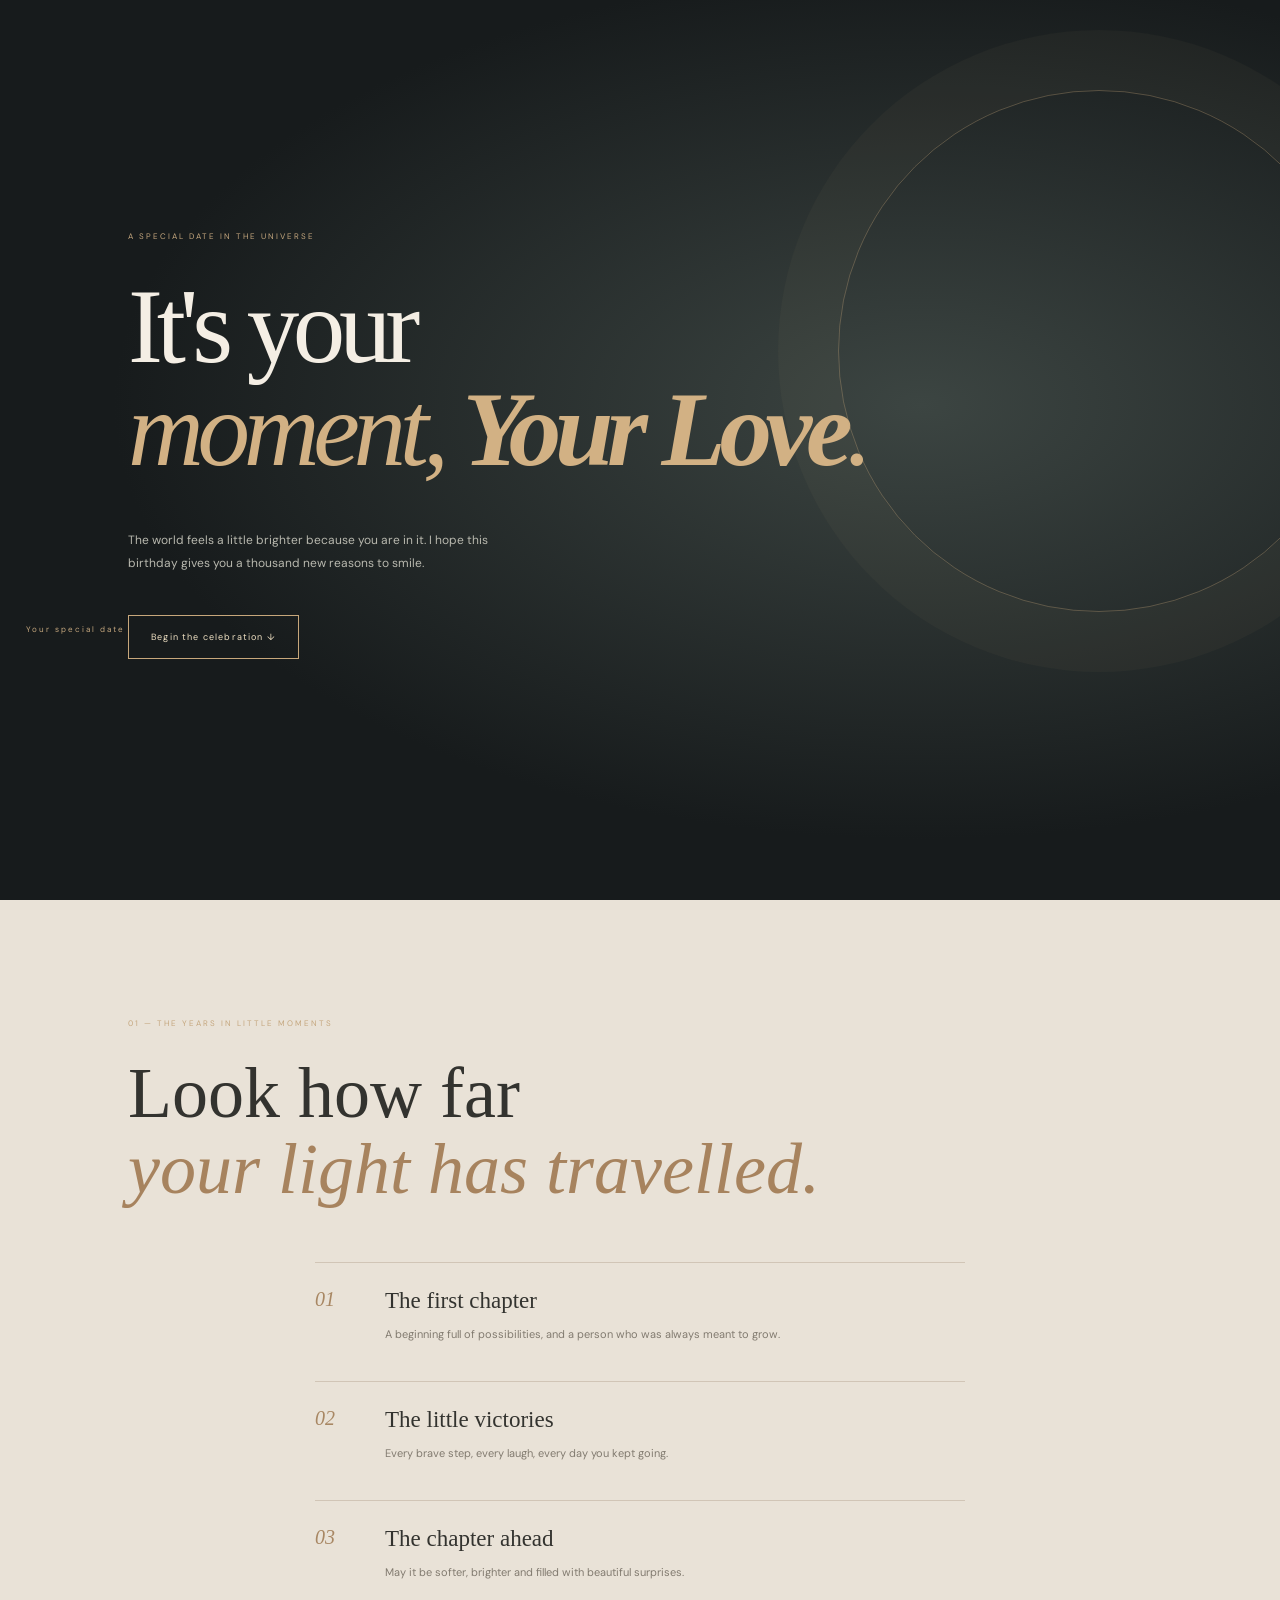
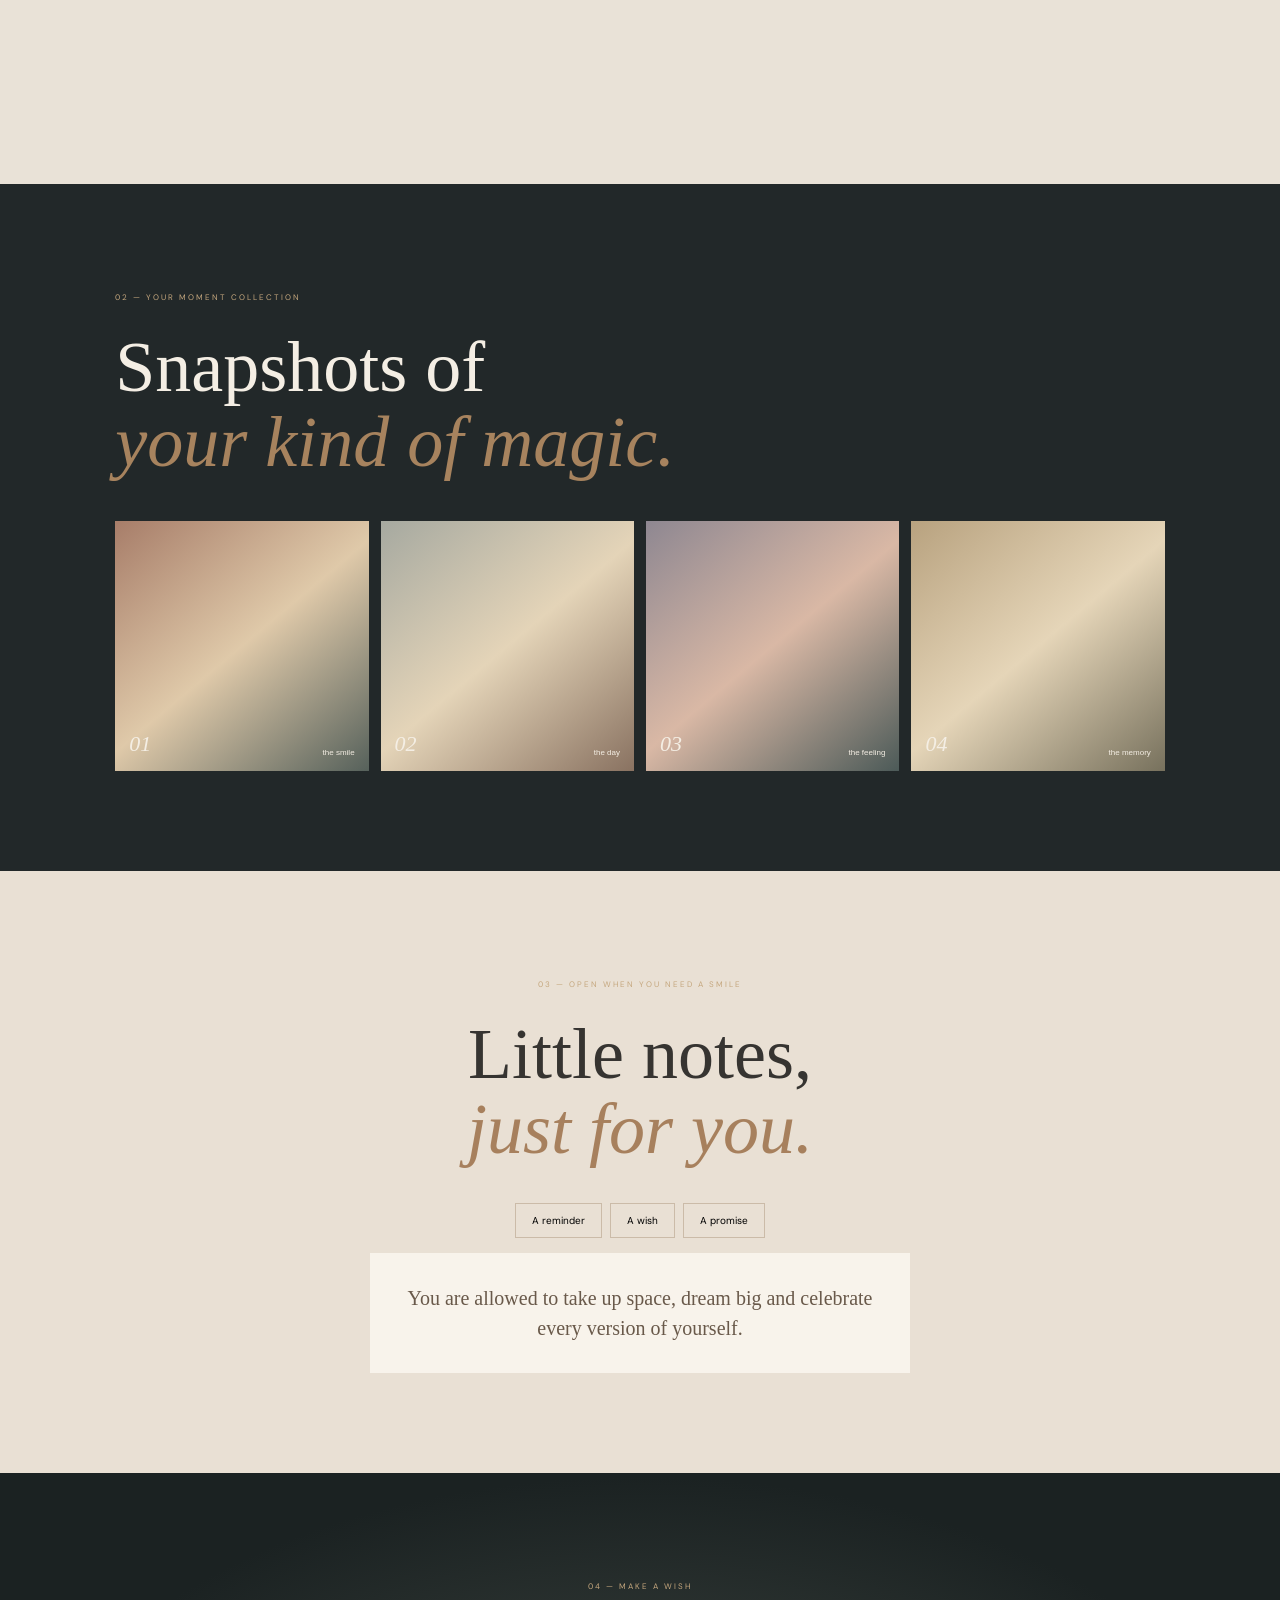
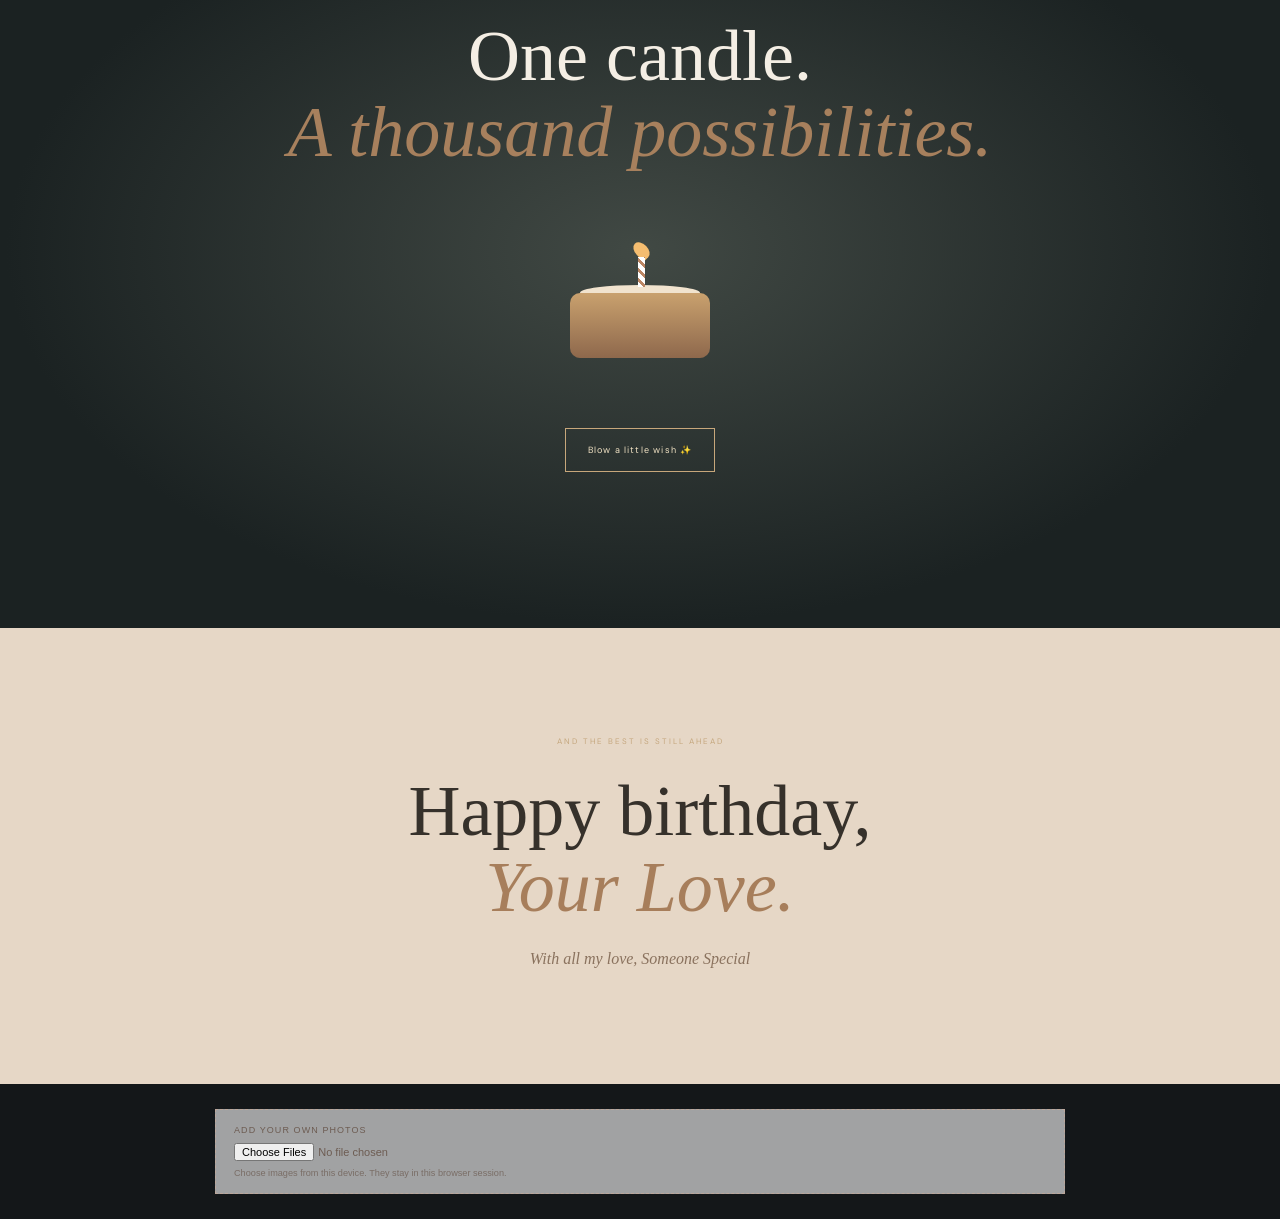
==== products/birthday-premium.html @ 86fb19fc "Add files via upload" ====
<!doctype html><html lang="en"><head><meta charset="utf-8"><meta name="viewport" content="width=device-width,initial-scale=1"><meta name="theme-color" content="#f7eee8"><title>BIRTHDAY PREMIUM — A Little Love Studio</title><link href="https://fonts.googleapis.com/css2?family=DM+Sans:wght@400;500;600&family=Playfair+Display:ital,wght@0,500;0,600;1,500&display=swap" rel="stylesheet"><style>*{box-sizing:border-box}html{scroll-behavior:smooth}body{margin:0;font-family:'DM Sans',Arial,sans-serif}button{font:inherit}body{background:#141719;color:#f4eee4}.night{min-height:100vh;padding:90px 10%;display:flex;flex-direction:column;justify-content:center;position:relative;overflow:hidden;background:radial-gradient(ellipse at 72% 45%,#3c4542,#171b1c 62%)}.night:after{content:'';position:absolute;right:-80px;top:10%;width:520px;height:520px;border:1px solid #c8a77b55;border-radius:50%;box-shadow:0 0 0 60px #c8a77b0a}.night small,section>small,footer>small{font-size:8px;letter-spacing:.25em;color:#c5a77e;position:relative}.night h1{font:clamp(52px,9vw,105px)/.98 Georgia;letter-spacing:-.06em;margin:35px 0;position:relative}.night h1 i,section h2 i,footer h2 i{color:#d2b184;font-weight:400}.night p{max-width:380px;color:#b8b8ae;font-size:12px;line-height:1.9}.night button, .cake-scene button{align-self:flex-start;border:1px solid #c7a77b;color:#f1e2c4;background:transparent;padding:15px 22px;margin-top:28px;font-size:9px;letter-spacing:.13em;cursor:pointer}.date{position:absolute;bottom:35px;right:10%}#timeline{padding:110px 10%;background:#e9e2d7;color:#33332f}#timeline h2,.memories h2,.notes h2,.cake-scene h2,footer h2{font:clamp(42px,7vw,72px)/1.05 Georgia;margin:25px 0}#timeline h2 i,.memories h2 i{color:#a7835e}#timeline>div{max-width:650px;margin:55px auto}#timeline article{display:grid;grid-template-columns:50px 1fr;gap:20px;padding:25px 0;border-top:1px solid #d1c5b6}#timeline article>b{font:italic 20px Georgia;color:#a88763}#timeline h3{font:23px Georgia;margin:0 0 8px}#timeline p{font-size:11px;color:#827b70;line-height:1.8}.memories{padding:100px 9%;background:#222829}.memories h2{margin-bottom:40px}#gallery{display:grid;grid-template-columns:repeat(4,1fr);gap:12px}#gallery div{height:250px;background:linear-gradient(140deg,#a77d69,#dfc9a9,#56615b);display:flex;align-items:end;padding:14px;font:italic 22px Georgia}#gallery div:nth-child(2){background:linear-gradient(140deg,#a6a9a0,#e4d4b8,#897261)}#gallery div:nth-child(3){background:linear-gradient(140deg,#8e8791,#d9b8a5,#4c5a58)}#gallery div:nth-child(4){background:linear-gradient(140deg,#b8a27f,#e5d5b8,#77715d)}#gallery small{margin-left:auto;font:8px Arial}.notes{text-align:center;padding:100px 9%;background:#e9e0d4;color:#363431}.notes h2 i,.cake-scene h2 i{color:#a7805d}.tabs{display:flex;justify-content:center;gap:8px;margin:35px 0 15px}.tabs button{border:1px solid #cbbba8;background:transparent;padding:10px 16px;font-size:10px;cursor:pointer}.tabs button.active{background:#383a35;color:white}#note{max-width:540px;min-height:100px;margin:auto;padding:30px;background:#f8f3eb;font:20px/1.5 Georgia;color:#69594a}.cake-scene{text-align:center;padding:100px 20px;background:radial-gradient(ellipse,#414944,#1b2222 70%)}.cake{height:170px;width:180px;margin:30px auto;position:relative}.base{position:absolute;bottom:12px;left:20px;width:140px;height:65px;background:linear-gradient(#c9a16e,#8e684c);border-radius:10px}.top{position:absolute;bottom:70px;left:30px;width:120px;height:15px;background:#f1e3ce;border-radius:50%}.candle{position:absolute;bottom:83px;left:88px;width:7px;height:30px;background:repeating-linear-gradient(45deg,#fff 0 4px,#bb8664 4px 7px);z-index:2}.flame{position:absolute;bottom:110px;left:85px;width:13px;height:19px;background:#f5bd70;border-radius:50% 50% 50% 0;transform:rotate(-45deg);z-index:2}.cake-scene button{display:inline-block}.cake-scene p{font:italic 17px Georgia;color:#d6b78e;min-height:22px}footer{text-align:center;padding:100px 20px;background:#e6d7c6;color:#36312b}footer h2 i{color:#a77e5b}footer p{font:italic 16px Georgia;color:#8a725e}canvas{position:fixed;inset:0;pointer-events:none;z-index:20}@media(max-width:700px){#gallery{grid-template-columns:1fr 1fr}#gallery div{height:190px}#timeline article{grid-template-columns:35px 1fr}}</style></head><body><section class="night"><small>A SPECIAL DATE IN THE UNIVERSE</small><div class="orbit"></div><h1>It's your<br><i>moment, <b id="recipient">Your Love</b>.</i></h1><p id="message"></p><button id="start">Begin the celebration ↓</button><small class="date" id="date">A DATE TO REMEMBER</small></section><section id="timeline"><small>01 — THE YEARS IN LITTLE MOMENTS</small><h2>Look how far<br><i>your light has travelled.</i></h2><div><article><b>01</b><span><h3>The first chapter</h3><p>A beginning full of possibilities, and a person who was always meant to grow.</p></span></article><article><b>02</b><span><h3>The little victories</h3><p>Every brave step, every laugh, every day you kept going.</p></span></article><article><b>03</b><span><h3>The chapter ahead</h3><p>May it be softer, brighter and filled with beautiful surprises.</p></span></article></div></section><section class="memories"><small>02 — YOUR MOMENT COLLECTION</small><h2>Snapshots of<br><i>your kind of magic.</i></h2><div id="gallery"><div>01 <small>the smile</small></div><div>02 <small>the day</small></div><div>03 <small>the feeling</small></div><div>04 <small>the memory</small></div></div></section><section class="notes"><small>03 — OPEN WHEN YOU NEED A SMILE</small><h2>Little notes,<br><i>just for you.</i></h2><div class="tabs"><button data-n="0">A reminder</button><button data-n="1">A wish</button><button data-n="2">A promise</button></div><div id="note">You are allowed to take up space, dream big and celebrate every version of yourself.</div></section><section class="cake-scene"><small>04 — MAKE A WISH</small><h2>One candle.<br><i>A thousand possibilities.</i></h2><div class="cake"><div class="flame"></div><div class="candle"></div><div class="top"></div><div class="base"></div></div><button id="wish">Blow a little wish ✨</button><p id="wishText"></p></section><footer><small>AND THE BEST IS STILL AHEAD</small><h2>Happy birthday,<br><i id="finalName">Your Love.</i></h2><p id="sender"></p></footer><canvas id="confetti"></canvas><div class="local-upload"><label for="localPhotos">ADD YOUR OWN PHOTOS</label><input id="localPhotos" type="file" accept="image/*" multiple><small>Choose images from this device. They stay in this browser session.</small></div><style>.local-upload{max-width:850px;margin:25px auto;padding:15px 18px;border:1px dashed #bba69a;background:#ffffff99;color:#6d5c52;font:11px Arial}.local-upload label{display:block;letter-spacing:.12em;font-size:9px;margin-bottom:8px}.local-upload input{max-width:100%;font-size:11px}.local-upload small{display:block;margin-top:7px;opacity:.75}#localPreview{display:flex;gap:8px;flex-wrap:wrap;margin-top:10px}#localPreview img{width:65px;height:65px;object-fit:cover;border-radius:3px}</style><script>const CONFIG={recipientName:'Your Love',senderName:'Someone Special',message:'The world feels a little brighter because you are in it. I hope this birthday gives you a thousand new reasons to smile.',birthdayDate:'Your special date',photos:[],notes:['You are allowed to take up space, dream big and celebrate every version of yourself.','May the year ahead surprise you with beautiful beginnings and kind people.','I hope you never forget how much light you bring into the lives around you.']};const $=s=>document.querySelector(s);$('#recipient').textContent=CONFIG.recipientName;$('#message').textContent=CONFIG.message;$('#date').textContent=CONFIG.birthdayDate;$('#finalName').textContent=CONFIG.recipientName+'.';$('#sender').textContent='With all my love, '+CONFIG.senderName;$('#start').onclick=()=>$('#timeline').scrollIntoView({behavior:'smooth'});document.querySelectorAll('[data-n]').forEach(b=>b.onclick=()=>{document.querySelectorAll('[data-n]').forEach(x=>x.classList.remove('active'));b.classList.add('active');$('#note').textContent=CONFIG.notes[+b.dataset.n]});if(CONFIG.photos.length){$('#gallery').innerHTML='';CONFIG.photos.forEach((src,i)=>{let d=document.createElement('div');d.style.background=`center/cover url("${src}")`;d.textContent='0'+(i+1);$('#gallery').append(d)})}function confetti(){let c=$('#confetti'),x=c.getContext('2d');c.width=innerWidth;c.height=innerHeight;let a=Array.from({length:150},()=>({x:Math.random()*c.width,y:-Math.random()*c.height,v:2+Math.random()*5,s:3+Math.random()*5})),f=0;function d(){x.clearRect(0,0,c.width,c.height);a.forEach(o=>{o.y+=o.v;x.fillStyle=['#d2b184','#f0d9b5','#9ba99c','#d9a18d'][Math.floor(Math.random()*4)];x.fillRect(o.x,o.y,o.s,o.s)});if(++f<170)requestAnimationFrame(d)}d()}$('#wish').onclick=()=>{confetti();$('.flame').style.opacity=0;$('#wishText').textContent='Wish made. May something wonderful find its way to you. ✨'};
const localPicker=document.getElementById('localPhotos');if(localPicker){localPicker.addEventListener('change',e=>{const files=[...e.target.files].filter(f=>f.type.startsWith('image/'));const preview=document.getElementById('localPreview');preview.innerHTML='';files.forEach((file,i)=>{const reader=new FileReader();reader.onload=()=>{const src=reader.result;const im=document.createElement('img');im.src=src;im.alt='Selected photo '+(i+1);preview.appendChild(im);const target=document.getElementById('gallery')||document.getElementById('photos');if(target){if(target.id==='photos'&&target.querySelector('button')){const b=document.createElement('button');b.textContent=String(i+1).padStart(2,'0');b.dataset.cap='Your uploaded memory '+(i+1);b.style.background=`center/cover url("${src}")`;b.onclick=()=>{const light=document.getElementById('lightbox');if(light){light.classList.add('show');const img=document.getElementById('lightImg');if(img){img.style.display='block';img.src=src;}const txt=document.getElementById('lightText');if(txt)txt.textContent=b.dataset.cap;}};target.appendChild(b);}else{const card=document.createElement('div');card.style.background=`center/cover url("${src}")`;card.style.minHeight='150px';card.style.minWidth='120px';card.textContent='memory '+(i+1);target.appendChild(card);}}};reader.readAsDataURL(file);});});}
</script></body></html>
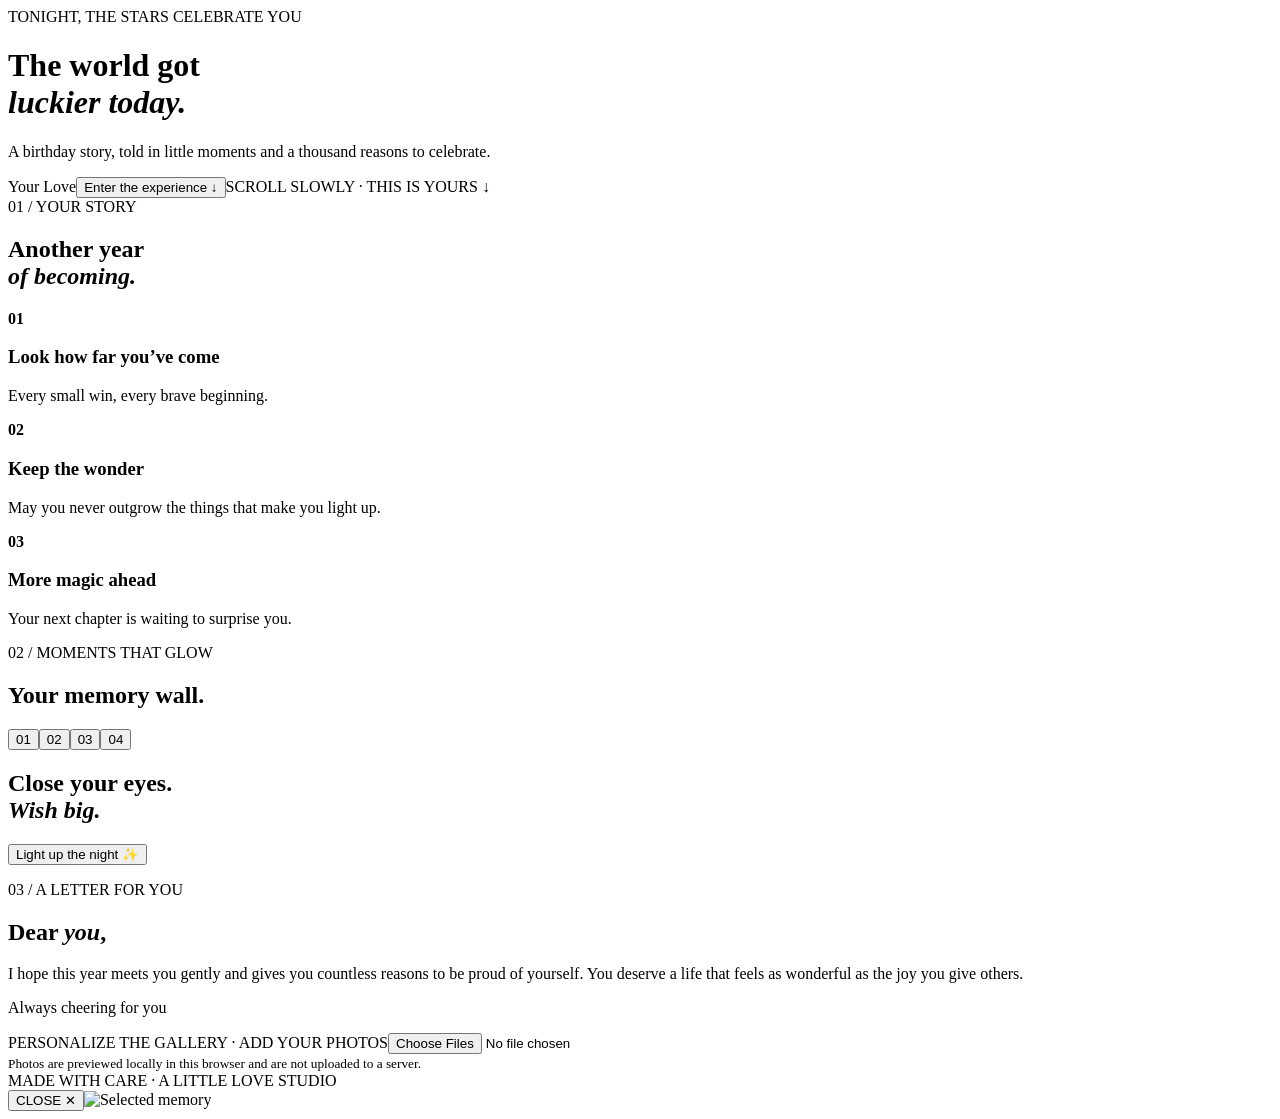
==== commit ccd1b081: "Add files via upload" ====
--- a/products/birthday-premium.html
+++ b/products/birthday-premium.html
@@ -1,3 +1,24 @@
-<!doctype html><html lang="en"><head><meta charset="utf-8"><meta name="viewport" content="width=device-width,initial-scale=1"><meta name="theme-color" content="#f7eee8"><title>BIRTHDAY PREMIUM — A Little Love Studio</title><link href="https://fonts.googleapis.com/css2?family=DM+Sans:wght@400;500;600&family=Playfair+Display:ital,wght@0,500;0,600;1,500&display=swap" rel="stylesheet"><style>*{box-sizing:border-box}html{scroll-behavior:smooth}body{margin:0;font-family:'DM Sans',Arial,sans-serif}button{font:inherit}body{background:#141719;color:#f4eee4}.night{min-height:100vh;padding:90px 10%;display:flex;flex-direction:column;justify-content:center;position:relative;overflow:hidden;background:radial-gradient(ellipse at 72% 45%,#3c4542,#171b1c 62%)}.night:after{content:'';position:absolute;right:-80px;top:10%;width:520px;height:520px;border:1px solid #c8a77b55;border-radius:50%;box-shadow:0 0 0 60px #c8a77b0a}.night small,section>small,footer>small{font-size:8px;letter-spacing:.25em;color:#c5a77e;position:relative}.night h1{font:clamp(52px,9vw,105px)/.98 Georgia;letter-spacing:-.06em;margin:35px 0;position:relative}.night h1 i,section h2 i,footer h2 i{color:#d2b184;font-weight:400}.night p{max-width:380px;color:#b8b8ae;font-size:12px;line-height:1.9}.night button, .cake-scene button{align-self:flex-start;border:1px solid #c7a77b;color:#f1e2c4;background:transparent;padding:15px 22px;margin-top:28px;font-size:9px;letter-spacing:.13em;cursor:pointer}.date{position:absolute;bottom:35px;right:10%}#timeline{padding:110px 10%;background:#e9e2d7;color:#33332f}#timeline h2,.memories h2,.notes h2,.cake-scene h2,footer h2{font:clamp(42px,7vw,72px)/1.05 Georgia;margin:25px 0}#timeline h2 i,.memories h2 i{color:#a7835e}#timeline>div{max-width:650px;margin:55px auto}#timeline article{display:grid;grid-template-columns:50px 1fr;gap:20px;padding:25px 0;border-top:1px solid #d1c5b6}#timeline article>b{font:italic 20px Georgia;color:#a88763}#timeline h3{font:23px Georgia;margin:0 0 8px}#timeline p{font-size:11px;color:#827b70;line-height:1.8}.memories{padding:100px 9%;background:#222829}.memories h2{margin-bottom:40px}#gallery{display:grid;grid-template-columns:repeat(4,1fr);gap:12px}#gallery div{height:250px;background:linear-gradient(140deg,#a77d69,#dfc9a9,#56615b);display:flex;align-items:end;padding:14px;font:italic 22px Georgia}#gallery div:nth-child(2){background:linear-gradient(140deg,#a6a9a0,#e4d4b8,#897261)}#gallery div:nth-child(3){background:linear-gradient(140deg,#8e8791,#d9b8a5,#4c5a58)}#gallery div:nth-child(4){background:linear-gradient(140deg,#b8a27f,#e5d5b8,#77715d)}#gallery small{margin-left:auto;font:8px Arial}.notes{text-align:center;padding:100px 9%;background:#e9e0d4;color:#363431}.notes h2 i,.cake-scene h2 i{color:#a7805d}.tabs{display:flex;justify-content:center;gap:8px;margin:35px 0 15px}.tabs button{border:1px solid #cbbba8;background:transparent;padding:10px 16px;font-size:10px;cursor:pointer}.tabs button.active{background:#383a35;color:white}#note{max-width:540px;min-height:100px;margin:auto;padding:30px;background:#f8f3eb;font:20px/1.5 Georgia;color:#69594a}.cake-scene{text-align:center;padding:100px 20px;background:radial-gradient(ellipse,#414944,#1b2222 70%)}.cake{height:170px;width:180px;margin:30px auto;position:relative}.base{position:absolute;bottom:12px;left:20px;width:140px;height:65px;background:linear-gradient(#c9a16e,#8e684c);border-radius:10px}.top{position:absolute;bottom:70px;left:30px;width:120px;height:15px;background:#f1e3ce;border-radius:50%}.candle{position:absolute;bottom:83px;left:88px;width:7px;height:30px;background:repeating-linear-gradient(45deg,#fff 0 4px,#bb8664 4px 7px);z-index:2}.flame{position:absolute;bottom:110px;left:85px;width:13px;height:19px;background:#f5bd70;border-radius:50% 50% 50% 0;transform:rotate(-45deg);z-index:2}.cake-scene button{display:inline-block}.cake-scene p{font:italic 17px Georgia;color:#d6b78e;min-height:22px}footer{text-align:center;padding:100px 20px;background:#e6d7c6;color:#36312b}footer h2 i{color:#a77e5b}footer p{font:italic 16px Georgia;color:#8a725e}canvas{position:fixed;inset:0;pointer-events:none;z-index:20}@media(max-width:700px){#gallery{grid-template-columns:1fr 1fr}#gallery div{height:190px}#timeline article{grid-template-columns:35px 1fr}}</style></head><body><section class="night"><small>A SPECIAL DATE IN THE UNIVERSE</small><div class="orbit"></div><h1>It's your<br><i>moment, <b id="recipient">Your Love</b>.</i></h1><p id="message"></p><button id="start">Begin the celebration ↓</button><small class="date" id="date">A DATE TO REMEMBER</small></section><section id="timeline"><small>01 — THE YEARS IN LITTLE MOMENTS</small><h2>Look how far<br><i>your light has travelled.</i></h2><div><article><b>01</b><span><h3>The first chapter</h3><p>A beginning full of possibilities, and a person who was always meant to grow.</p></span></article><article><b>02</b><span><h3>The little victories</h3><p>Every brave step, every laugh, every day you kept going.</p></span></article><article><b>03</b><span><h3>The chapter ahead</h3><p>May it be softer, brighter and filled with beautiful surprises.</p></span></article></div></section><section class="memories"><small>02 — YOUR MOMENT COLLECTION</small><h2>Snapshots of<br><i>your kind of magic.</i></h2><div id="gallery"><div>01 <small>the smile</small></div><div>02 <small>the day</small></div><div>03 <small>the feeling</small></div><div>04 <small>the memory</small></div></div></section><section class="notes"><small>03 — OPEN WHEN YOU NEED A SMILE</small><h2>Little notes,<br><i>just for you.</i></h2><div class="tabs"><button data-n="0">A reminder</button><button data-n="1">A wish</button><button data-n="2">A promise</button></div><div id="note">You are allowed to take up space, dream big and celebrate every version of yourself.</div></section><section class="cake-scene"><small>04 — MAKE A WISH</small><h2>One candle.<br><i>A thousand possibilities.</i></h2><div class="cake"><div class="flame"></div><div class="candle"></div><div class="top"></div><div class="base"></div></div><button id="wish">Blow a little wish ✨</button><p id="wishText"></p></section><footer><small>AND THE BEST IS STILL AHEAD</small><h2>Happy birthday,<br><i id="finalName">Your Love.</i></h2><p id="sender"></p></footer><canvas id="confetti"></canvas><div class="local-upload"><label for="localPhotos">ADD YOUR OWN PHOTOS</label><input id="localPhotos" type="file" accept="image/*" multiple><small>Choose images from this device. They stay in this browser session.</small></div><style>.local-upload{max-width:850px;margin:25px auto;padding:15px 18px;border:1px dashed #bba69a;background:#ffffff99;color:#6d5c52;font:11px Arial}.local-upload label{display:block;letter-spacing:.12em;font-size:9px;margin-bottom:8px}.local-upload input{max-width:100%;font-size:11px}.local-upload small{display:block;margin-top:7px;opacity:.75}#localPreview{display:flex;gap:8px;flex-wrap:wrap;margin-top:10px}#localPreview img{width:65px;height:65px;object-fit:cover;border-radius:3px}</style><script>const CONFIG={recipientName:'Your Love',senderName:'Someone Special',message:'The world feels a little brighter because you are in it. I hope this birthday gives you a thousand new reasons to smile.',birthdayDate:'Your special date',photos:[],notes:['You are allowed to take up space, dream big and celebrate every version of yourself.','May the year ahead surprise you with beautiful beginnings and kind people.','I hope you never forget how much light you bring into the lives around you.']};const $=s=>document.querySelector(s);$('#recipient').textContent=CONFIG.recipientName;$('#message').textContent=CONFIG.message;$('#date').textContent=CONFIG.birthdayDate;$('#finalName').textContent=CONFIG.recipientName+'.';$('#sender').textContent='With all my love, '+CONFIG.senderName;$('#start').onclick=()=>$('#timeline').scrollIntoView({behavior:'smooth'});document.querySelectorAll('[data-n]').forEach(b=>b.onclick=()=>{document.querySelectorAll('[data-n]').forEach(x=>x.classList.remove('active'));b.classList.add('active');$('#note').textContent=CONFIG.notes[+b.dataset.n]});if(CONFIG.photos.length){$('#gallery').innerHTML='';CONFIG.photos.forEach((src,i)=>{let d=document.createElement('div');d.style.background=`center/cover url("${src}")`;d.textContent='0'+(i+1);$('#gallery').append(d)})}function confetti(){let c=$('#confetti'),x=c.getContext('2d');c.width=innerWidth;c.height=innerHeight;let a=Array.from({length:150},()=>({x:Math.random()*c.width,y:-Math.random()*c.height,v:2+Math.random()*5,s:3+Math.random()*5})),f=0;function d(){x.clearRect(0,0,c.width,c.height);a.forEach(o=>{o.y+=o.v;x.fillStyle=['#d2b184','#f0d9b5','#9ba99c','#d9a18d'][Math.floor(Math.random()*4)];x.fillRect(o.x,o.y,o.s,o.s)});if(++f<170)requestAnimationFrame(d)}d()}$('#wish').onclick=()=>{confetti();$('.flame').style.opacity=0;$('#wishText').textContent='Wish made. May something wonderful find its way to you. ✨'};
-const localPicker=document.getElementById('localPhotos');if(localPicker){localPicker.addEventListener('change',e=>{const files=[...e.target.files].filter(f=>f.type.startsWith('image/'));const preview=document.getElementById('localPreview');preview.innerHTML='';files.forEach((file,i)=>{const reader=new FileReader();reader.onload=()=>{const src=reader.result;const im=document.createElement('img');im.src=src;im.alt='Selected photo '+(i+1);preview.appendChild(im);const target=document.getElementById('gallery')||document.getElementById('photos');if(target){if(target.id==='photos'&&target.querySelector('button')){const b=document.createElement('button');b.textContent=String(i+1).padStart(2,'0');b.dataset.cap='Your uploaded memory '+(i+1);b.style.background=`center/cover url("${src}")`;b.onclick=()=>{const light=document.getElementById('lightbox');if(light){light.classList.add('show');const img=document.getElementById('lightImg');if(img){img.style.display='block';img.src=src;}const txt=document.getElementById('lightText');if(txt)txt.textContent=b.dataset.cap;}};target.appendChild(b);}else{const card=document.createElement('div');card.style.background=`center/cover url("${src}")`;card.style.minHeight='150px';card.style.minWidth='120px';card.textContent='memory '+(i+1);target.appendChild(card);}}};reader.readAsDataURL(file);});});}
+<!doctype html><html lang="en"><head><meta charset="utf-8"><meta name="viewport" content="width=device-width,initial-scale=1"><meta name="theme-color" content="#101625"><title>A night made of wishes — A Little Love Studio</title><meta name="description" content="A personalized little website, made with love."><link rel="preconnect" href="https://fonts.googleapis.com"><link rel="preconnect" href="https://fonts.gstatic.com" crossorigin><link href="https://fonts.googleapis.com/css2?family=DM+Sans:wght@400;500;600;700&family=Playfair+Display:ital,wght@0,500;0,600;1,500;1,600&display=swap" rel="stylesheet"><style>:root{{--bg:#101625;--ink:{d['dark']};--muted:#c1b9b1;--accent:#e5c18c;--panel:#f4eee6;--panel-ink:#332e2c;--button-ink:#211b19;--display:Georgia}*{box-sizing:border-box}html{scroll-behavior:smooth}body{margin:0;background:var(--bg);color:var(--ink);font-family:Inter,Arial,sans-serif;overflow-x:hidden}button{font:inherit;cursor:pointer}.grain:before{content:"";position:fixed;inset:0;pointer-events:none;opacity:.08;background-image:url("data:image/svg+xml,%3Csvg viewBox='0 0 180 180' xmlns='http://www.w3.org/2000/svg'%3E%3Cfilter id='n'%3E%3CfeTurbulence type='fractalNoise' baseFrequency='.8' numOctaves='3' stitchTiles='stitch'/%3E%3C/filter%3E%3Crect width='100%25' height='100%25' filter='url(%23n)' opacity='.3'/%3E%3C/svg%3E");z-index:9}.hero{min-height:100svh;padding:clamp(28px,7vw,90px);display:flex;flex-direction:column;justify-content:center;position:relative;overflow:hidden;background:radial-gradient(ellipse at 78% 40%,color-mix(in srgb,var(--accent) 24%,transparent),transparent 48%),var(--bg)}.hero:after{content:"";position:absolute;width:min(62vw,650px);aspect-ratio:1;border:1px solid color-mix(in srgb,var(--accent) 45%,transparent);border-radius:50%;right:-12%;top:12%;box-shadow:0 0 0 35px color-mix(in srgb,var(--accent) 6%,transparent),0 0 0 75px color-mix(in srgb,var(--accent) 4%,transparent);pointer-events:none}.hero>*{position:relative;z-index:1}.eyebrow{font-size:10px;letter-spacing:.23em;text-transform:uppercase;color:var(--accent);font-weight:700}.hero h1{font:clamp(58px,11vw,142px)/.94 var(--display);letter-spacing:-.065em;max-width:950px;margin:28px 0}.hero h1 i,h2 i{font-weight:400;color:var(--accent)}.hero .sub{max-width:430px;color:var(--muted);font-size:14px;line-height:1.9}.name-pill{display:inline-flex;margin-top:16px;padding:10px 17px;border:1px solid color-mix(in srgb,var(--accent) 55%,transparent);border-radius:99px;font:italic 17px var(--display)}.primary{border:0;background:var(--accent);color:var(--button-ink);padding:15px 22px;border-radius:99px;font-size:11px;letter-spacing:.08em;text-transform:uppercase;font-weight:700;box-shadow:0 10px 28px color-mix(in srgb,var(--accent) 25%,transparent);transition:transform .25s,box-shadow .25s}.primary:hover{transform:translateY(-3px);box-shadow:0 15px 34px color-mix(in srgb,var(--accent) 36%,transparent)}.quiet{background:transparent;border:1px solid color-mix(in srgb,var(--accent) 55%,transparent);color:var(--ink);padding:14px 20px;border-radius:99px}.hero .primary{margin-top:25px;align-self:flex-start}.scroll-cue{position:absolute;bottom:28px;left:clamp(28px,7vw,90px);font-size:9px;letter-spacing:.2em;color:var(--muted)}section.content{padding:clamp(65px,10vw,130px) clamp(22px,9vw,130px)}h2{font:clamp(38px,6vw,76px)/1.02 var(--display);letter-spacing:-.045em;margin:20px 0 28px}p{line-height:1.95}.story,.note-card,.letter,.question,.portal,.cake-wrap,.timeline,.final-note{max-width:900px;margin:auto}.note-card,.letter{padding:clamp(28px,6vw,68px);background:var(--panel);color:var(--panel-ink);border:1px solid color-mix(in srgb,var(--accent) 28%,transparent);box-shadow:0 24px 80px #00000012}.note-card p,.letter p{font:16px/2 var(--display);max-width:680px}.signature{color:var(--accent);font-style:italic!important}.question,.final-note,.cake-wrap{text-align:center;padding:clamp(70px,10vw,130px) 22px}.actions{display:flex;justify-content:center;gap:12px;flex-wrap:wrap}.response{min-height:28px;color:var(--accent);font:italic 18px var(--display);margin-top:25px}.gallery-section{padding:90px clamp(22px,8vw,110px);background:var(--panel);color:var(--panel-ink)}.gallery{display:grid;grid-template-columns:repeat(4,1fr);gap:13px;margin-top:35px}.photo{min-height:clamp(170px,27vw,340px);border:0;position:relative;overflow:hidden;background:linear-gradient(145deg,#d7b5a2,#6b7770);text-align:left;color:white;padding:17px;transition:transform .35s,filter .35s}.photo:hover{transform:translateY(-6px) rotate(-1deg);filter:saturate(1.12)}.photo span{position:absolute;bottom:15px;left:17px;font:italic 22px var(--display);text-shadow:0 2px 10px #0008}.p1{background:linear-gradient(145deg,#b77c70,#e7c7a6 55%,#6c6e59)}.p2{background:linear-gradient(145deg,#667b78,#d6b9a2 55%,#8e6e69)}.p3{background:linear-gradient(145deg,#c9a66f,#e9d9b8 55%,#8d7771)}.p4{background:linear-gradient(145deg,#7c6e86,#d9b7b0 55%,#485b61)}.steps{max-width:720px;margin:55px auto 0}.steps article{display:grid;grid-template-columns:55px 1fr;gap:20px;padding:25px 0;border-top:1px solid color-mix(in srgb,var(--ink) 20%,transparent)}.steps b{font:italic 25px var(--display);color:var(--accent)}.steps h3{font:25px var(--display);margin:0 0 7px}.steps p{margin:0;color:var(--muted);font-size:13px}.envelope-wrap{text-align:center;padding:85px 20px}.envelope{width:min(340px,80vw);height:220px;background:#d7b28c;border:0;position:relative;box-shadow:0 25px 60px #0004;transition:transform .4s}.envelope:hover{transform:translateY(-6px)}.flap{position:absolute;inset:0;background:#edcfaa;clip-path:polygon(0 0,100% 0,50% 58%)}.seal{position:absolute;top:45%;left:46%;font-size:30px;color:#8c4d50}.env-label{position:absolute;bottom:28px;left:0;right:0;font:10px Arial;letter-spacing:.2em;color:#654c42}.hint{color:var(--muted);font-size:12px}.hidden{display:none}.letter.open{display:block;animation:rise .7s both}.cake{width:190px;height:155px;margin:20px auto 35px;position:relative}.tier{position:absolute;bottom:20px;left:20px;width:150px;height:75px;border-radius:12px 12px 20px 20px;background:linear-gradient(#f6d6c2 0 25%,#c98170 25%);box-shadow:inset 0 -10px #a96259}.icing{position:absolute;bottom:88px;left:20px;width:150px;height:25px;background:#fff0df;border-radius:50% 50% 12px 12px;z-index:2}.plate{position:absolute;bottom:10px;left:5px;width:180px;height:15px;background:#d6bca6;border-radius:50%}.candle{position:absolute;z-index:3;bottom:108px;left:91px;width:9px;height:36px;background:repeating-linear-gradient(45deg,#fff 0 5px,var(--accent) 5px 9px)}.flame{position:absolute;z-index:4;bottom:140px;left:89px;width:13px;height:20px;background:#ffc66b;border-radius:50% 50% 50% 0;transform:rotate(-45deg);animation:flicker .7s infinite alternate}.giftbox{width:130px;height:110px;margin:35px auto 0;position:relative;transform-style:preserve-3d;transition:transform .8s}.gift-body{position:absolute;bottom:0;left:10px;width:110px;height:78px;background:var(--accent);display:grid;place-items:center;color:var(--button-ink);font-size:34px}.gift-lid{position:absolute;top:20px;left:0;width:130px;height:24px;background:color-mix(in srgb,var(--accent) 75%,white);z-index:2;transition:transform .8s}.gift-bow{position:absolute;z-index:3;top:-10px;left:48px;font-size:36px;color:var(--accent)}.giftbox.open .gift-lid{transform:translate(35px,-50px) rotate(25deg)}.lightbox{position:fixed;inset:0;background:#090b0deF;display:none;align-items:center;justify-content:center;z-index:30;padding:25px}.lightbox.show{display:flex}.lightbox img{max-width:min(900px,90vw);max-height:78vh;object-fit:contain}.lightbox button{position:absolute;top:22px;right:25px;background:transparent;border:1px solid #fff8;color:white;padding:10px 15px;border-radius:30px}.upload{max-width:900px;margin:30px auto;padding:25px;border:1px dashed color-mix(in srgb,var(--accent) 60%,transparent);color:var(--muted);font-size:12px}.upload label{display:block;color:var(--accent);letter-spacing:.15em;font-size:10px;margin-bottom:12px}.upload input{max-width:100%}.upload-preview{display:flex;gap:10px;flex-wrap:wrap;margin-top:15px}.upload-preview img{width:90px;height:110px;object-fit:cover;border-radius:8px;cursor:pointer}.footer{text-align:center;padding:65px 20px;color:var(--muted);font-size:10px;letter-spacing:.18em}.reveal{opacity:0;transform:translateY(25px);transition:opacity .8s,transform .8s}.reveal.visible{opacity:1;transform:none}.spark{position:fixed;pointer-events:none;z-index:20;animation:float 2.4s ease-out forwards}@keyframes float{to{transform:translate(var(--dx),-110vh) rotate(220deg);opacity:0}}@keyframes rise{from{opacity:0;transform:translateY(30px)}to{opacity:1;transform:none}}@keyframes flicker{to{transform:rotate(-35deg) scale(.8);filter:brightness(1.3)}}@media(max-width:700px){.hero{min-height:92svh;padding:55px 25px}.hero:after{width:95vw;right:-50vw;top:24%}.gallery{grid-template-columns:repeat(2,1fr)}.photo{min-height:190px}.steps article{grid-template-columns:35px 1fr}.note-card,.letter{padding:30px 24px}}@media(prefers-reduced-motion:reduce){*,*:before,*:after{scroll-behavior:auto!important;animation:none!important;transition:none!important}}
+</style></head><body class="grain"><header class="hero"><span class="eyebrow">TONIGHT, THE STARS CELEBRATE YOU</span><h1>The world got<br><i>luckier today.</i></h1><p class="sub" id="heroMessage">A birthday story, told in little moments and a thousand reasons to celebrate.</p><span class="name-pill" id="recipient">Your Love</span><button class="primary" id="start">Enter the experience ↓</button><span class="scroll-cue">SCROLL SLOWLY · THIS IS YOURS ↓</span></header><main><section class="timeline reveal"><span class="eyebrow">01 / YOUR STORY</span><h2>Another year<br><i>of becoming.</i></h2><div class="steps"><article><b>01</b><div><h3>Look how far you’ve come</h3><p>Every small win, every brave beginning.</p></div></article><article><b>02</b><div><h3>Keep the wonder</h3><p>May you never outgrow the things that make you light up.</p></div></article><article><b>03</b><div><h3>More magic ahead</h3><p>Your next chapter is waiting to surprise you.</p></div></article></div></section><section class="gallery-section reveal"><span class="eyebrow">02 / MOMENTS THAT GLOW</span><h2>Your memory wall.</h2><div class="gallery" id="gallery"><button class="photo p1" data-caption="A day in the sun"><span>01</span></button><button class="photo p2" data-caption="The brightest smile"><span>02</span></button><button class="photo p3" data-caption="A little adventure"><span>03</span></button><button class="photo p4" data-caption="A moment to keep"><span>04</span></button></div></section><section class="cake-wrap reveal"><div class="cake"><span class="flame"></span><span class="candle"></span><span class="icing"></span><span class="tier"></span><span class="plate"></span></div><h2>Close your eyes.<br><i>Wish big.</i></h2><button class="primary" id="wish">Light up the night ✨</button><p id="response" class="response"></p></section><section class="letter reveal"><span class="eyebrow">03 / A LETTER FOR YOU</span><h2>Dear <i id="dear">you</i>,</h2><p id="letter">I hope this year meets you gently and gives you countless reasons to be proud of yourself. You deserve a life that feels as wonderful as the joy you give others.</p><p class="signature" id="sign">Always cheering for you</p></section></main><section class="upload"><label for="photoUpload">PERSONALIZE THE GALLERY · ADD YOUR PHOTOS</label><input id="photoUpload" type="file" accept="image/*" multiple><div class="upload-preview" id="uploadPreview"></div><small>Photos are previewed locally in this browser and are not uploaded to a server.</small></section><footer class="footer">MADE WITH CARE · A LITTLE LOVE STUDIO</footer><div class="lightbox" id="lightbox"><button id="closeLightbox">CLOSE ✕</button><img id="lightboxImage" alt="Selected memory"></div><script>{cfg}
+const $ = s => document.querySelector(s);
+const recipient = $('#recipient'); if(recipient) recipient.textContent = CONFIG.recipientName;
+const heroMessage = $('#heroMessage'); if(heroMessage) heroMessage.textContent = CONFIG.message;
+const dear = $('#dear'); if(dear) dear.textContent = CONFIG.recipientName;
+const sign = $('#sign'); if(sign) sign.textContent = 'With love, ' + CONFIG.senderName;
+const letter = $('#letter'); if(letter) letter.textContent = CONFIG.personalLetter;
+const note = $('#note'); if(note) note.textContent = CONFIG.notes[0];
+const occasion = $('#occasionHeading'); if(occasion) occasion.textContent = CONFIG.occasion + ' — a day worth celebrating';
+const start = $('#start'); if(start) start.addEventListener('click',()=>document.querySelector('main').scrollIntoView({behavior:'smooth'}));
+const revealEls = document.querySelectorAll('.reveal');
+if('IntersectionObserver' in window){const io=new IntersectionObserver(entries=>entries.forEach(e=>{if(e.isIntersecting){e.target.classList.add('visible');io.unobserve(e.target)}}),{threshold:.12});revealEls.forEach(el=>io.observe(el));}else revealEls.forEach(el=>el.classList.add('visible'));
+function celebrate(){const symbols=['✦','✧','♡','✿','·'];for(let i=0;i<34;i++){const s=document.createElement('span');s.className='spark';s.textContent=symbols[Math.floor(Math.random()*symbols.length)];s.style.left=Math.random()*100+'vw';s.style.top=(55+Math.random()*40)+'vh';s.style.color=CONFIG.accent||'#e5c18c';s.style.fontSize=(12+Math.random()*20)+'px';s.style.setProperty('--dx',(Math.random()*180-90)+'px');document.body.appendChild(s);setTimeout(()=>s.remove(),2500)}}
+const response=$('#response');
+['#yes','#wish','#reveal','#finalReveal','#gift'].forEach(sel=>{const b=$(sel);if(b)b.addEventListener('click',()=>{if(sel==='#gift'){$('#giftbox')?.classList.add('open');if(response)response.textContent=CONFIG.notes[0]}else if(sel==='#yes'){if(response)response.textContent='Thank you for reading. Take all the time you need. ♡'}else if(response)response.textContent=CONFIG.notes[Math.min(1,CONFIG.notes.length-1)];celebrate()})});
+const no=$('#no');if(no)no.addEventListener('click',()=>{if(response)response.textContent='That is okay. Your feelings and your time matter. ♡'});
+const openLetter=$('#openLetter');if(openLetter)openLetter.addEventListener('click',()=>{$('#letterPanel').classList.remove('hidden');$('#letterPanel').classList.add('open');openLetter.classList.add('opened');openLetter.setAttribute('aria-expanded','true')});
+function showImage(src,alt){$('#lightboxImage').src=src;$('#lightboxImage').alt=alt||'Memory';$('#lightbox').classList.add('show')}
+$('#closeLightbox').addEventListener('click',()=>$('#lightbox').classList.remove('show'));$('#lightbox').addEventListener('click',e=>{if(e.target.id==='lightbox')$('#lightbox').classList.remove('show')});
+document.querySelectorAll('.photo').forEach((b,i)=>b.addEventListener('click',()=>{const bg=getComputedStyle(b).backgroundImage;const url=bg.match(/url\(["']?(.*?)["']?\)/);if(url)showImage(url[1],b.dataset.caption);else if(response)response.textContent=b.dataset.caption||'A little memory to keep ♡'}));
+const gallery=$('#gallery');if(CONFIG.photos.length&&gallery){gallery.innerHTML='';CONFIG.photos.forEach((src,i)=>{const b=document.createElement('button');b.className='photo p'+(i%4+1);b.dataset.caption='Memory '+(i+1);b.style.backgroundImage='linear-gradient(#0001,#0003),url('+JSON.stringify(src)+')';b.style.backgroundSize='cover';b.style.backgroundPosition='center';b.innerHTML='<span>'+String(i+1).padStart(2,'0')+'</span>';b.addEventListener('click',()=>showImage(src,'Memory '+(i+1)));gallery.appendChild(b)})}
+$('#photoUpload').addEventListener('change',e=>{const preview=$('#uploadPreview');preview.innerHTML='';[...e.target.files].filter(f=>f.type.startsWith('image/')).forEach((file,i)=>{const url=URL.createObjectURL(file);const img=document.createElement('img');img.src=url;img.alt='Uploaded memory '+(i+1);img.addEventListener('click',()=>showImage(url,img.alt));preview.appendChild(img);if(gallery){const b=document.createElement('button');b.className='photo p'+(i%4+1);b.dataset.caption='Your memory '+(i+1);b.style.backgroundImage='linear-gradient(#0001,#0003),url('+JSON.stringify(url)+')';b.style.backgroundSize='cover';b.style.backgroundPosition='center';b.innerHTML='<span>'+String(i+1).padStart(2,'0')+'</span>';b.addEventListener('click',()=>showImage(url,b.dataset.caption));gallery.appendChild(b)}})});
 </script></body></html>
